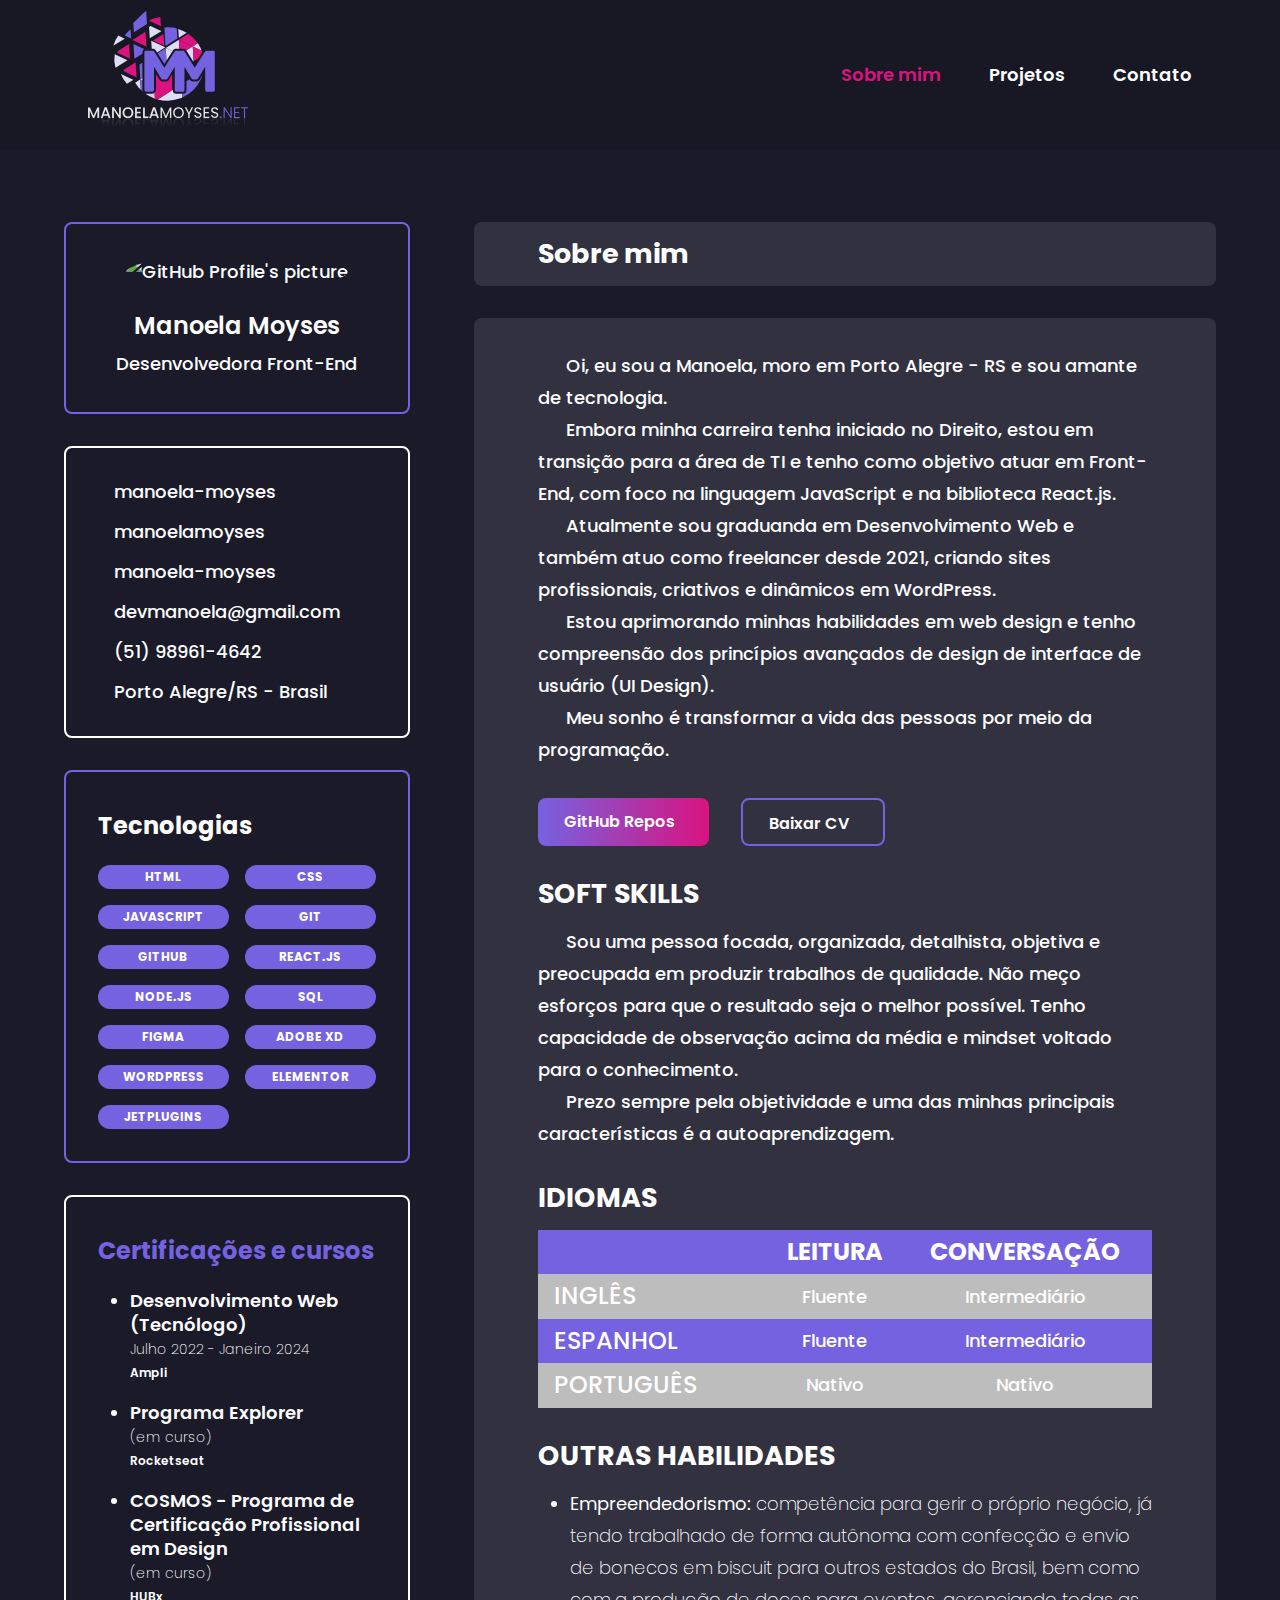
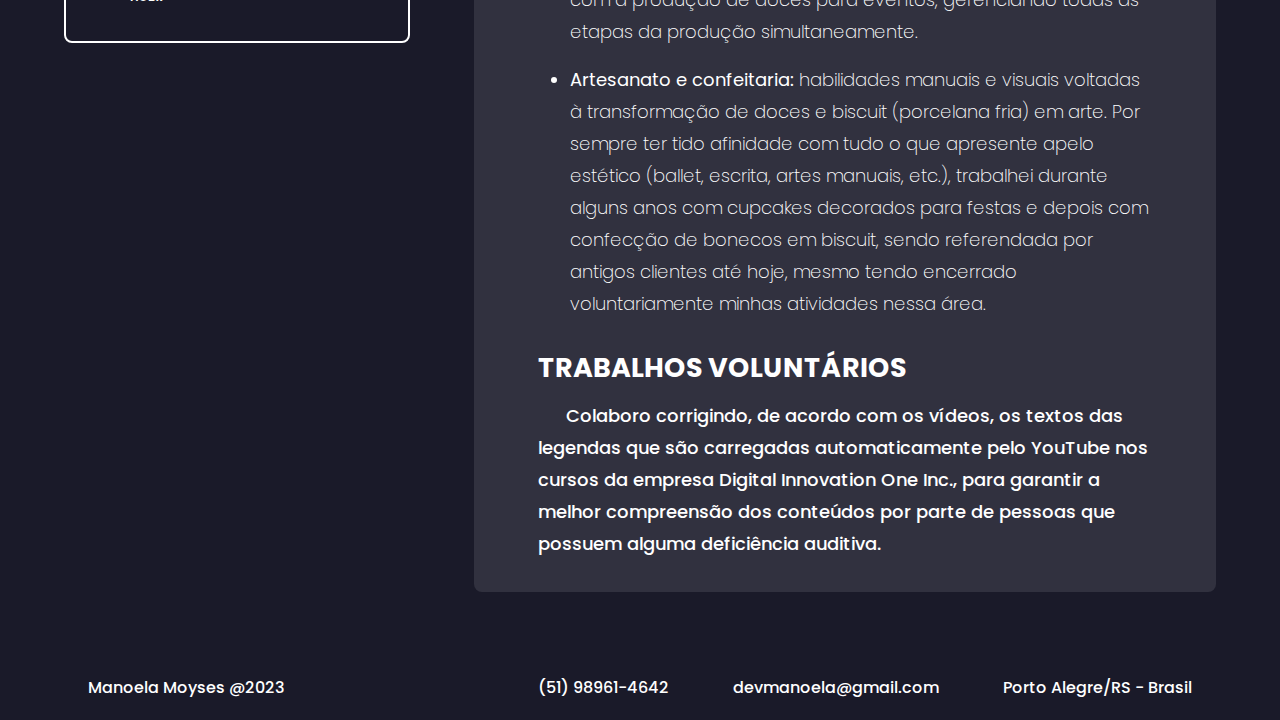
==== index.html @ 9dc02d43 "project updated" ====
<!DOCTYPE html>
<html lang="pt-br">

<head>
  <link rel="preconnect" href="https://fonts.googleapis.com">
  <link rel="preconnect" href="https://fonts.gstatic.com" crossorigin>

  <meta charset="UTF-8">
  <meta name="viewport" content="width=device-width, initial-scale=1.0">
  <title>Manoela Moyses | Desenvolvimento Web</title>

  <link rel="stylesheet" href="style.css">
  <link rel="shortcut icon" href="./assets/Icone.svg" type="image/svg-icon">
  <link href="https://fonts.googleapis.com/css2?family=Poppins:wght@200;500;600&display=swap" rel="stylesheet">
  <script src="https://unpkg.com/phosphor-icons"></script>
</head>

<body>
  <div class="container">
    <div class="menu-wrapper">
      <header id="header">
        <a href="https://manoelamoyses.vercel.app"><img id="logo" src="./assets/ManoelaM.svg" alt="Logo"></a>
        <nav id="nav">
          <button id="btn-mobile" aria-label="Abrir Menu" aria-haspopup="true" aria-controls="menu"
            aria-expanded="false"><span id="hamburguer"></span></button>
          <ul id="menu" role="menu">
            <li><a class="about-me" href="https://manoelamoyses.vercel.app">Sobre mim</a></li>
            <li><a class="proj" href="./pages/projects/">Projetos</a></li>
            <li><a class="contact-me" href="./pages/contact/">Contato</a></li>
          </ul>
        </nav>
      </header>
    </div>

    <main class="mobile-aside">
      <aside>
        <div class="profile-card">
          <div class="profile-container">
            <img src="https://github.com/manoela-moyses.png" target="_blank" alt="GitHub Profile's picture">
            <h1>Manoela Moyses</h1>
            <p>Desenvolvedora Front-End</p>
          </div>
        </div>

        <div class="social-card">
          <div class="social-container">
            <a href="https://github.com/manoela-moyses" target="_blank" class="social-item"><i
                class="ph-github-logo"></i>
              <span>manoela-moyses</span>
            </a>

            <a href="https://www.linkedin.com/in/manoelamoyses/" target="_blank" class="social-item"><i
                class="ph-linkedin-logo"></i>
              <span>manoelamoyses</span>
            </a>

            <a href="https://www.instagram.com/manoelamoyses/" target="_blank" class="social-item"><i
                class="ph-instagram-logo"></i>
              <span>manoela-moyses</span>
            </a>

            <a href="mailto:manoela.moyses0205@gmail.com" target="_blank" class="social-item"><i
                class="ph-envelope-simple"></i>
              <span>devmanoela@gmail.com</span>
            </a>

            <a href="https://api.whatsapp.com/send?phone=5551989614642&text=Ol%C3%A1!%20Acabei%20de%20ver%20o%20seu%20site."
              target="_blank" class="social-item"><i class="ph-whatsapp-logo"></i>
              <span>(51) 98961-4642</span>
            </a>

            <a href="" class="social-item pin"><i class="ph-map-pin-line"></i>
              <span class="social-location">Porto Alegre/RS - Brasil</span>
            </a>
          </div>
        </div>

        <div class="technologies-card">
          <h2>Tecnologias</h2>
          <ul>
            <li>
              <strong>HTML</strong>
            </li>
            <li>
              <strong>CSS</strong>
            </li>
            <li>
              <strong>JAVASCRIPT</strong>
            </li>
            <li>
              <strong>GIT</strong>
            </li>
            <li>
              <strong>GITHUB</strong>
            </li>
            <li>
              <strong>REACT.JS</strong>
            </li>
            <li>
              <strong>NODE.JS</strong>
            </li>
            <li>
              <strong>SQL</strong>
            </li>
            <li>
              <strong>FIGMA</strong>
            </li>
            <li>
              <strong>ADOBE XD</strong>
            </li>
            <li>
              <strong>WORDPRESS</strong>
            </li>
            <li>
              <strong>ELEMENTOR</strong>
            </li>
            <li>
              <strong>JETPLUGINS</strong>
            </li>
          </ul>
        </div>

        <div class="certifications-card">
          <h2>Certificações e cursos</h2>
          <ul>
            <li>
              <strong>Desenvolvimento Web (Tecnólogo)</strong>
              <p class="period">Julho 2022 - Janeiro 2024</p>
              <p class="institution">Ampli</p>
            </li>
            <li>
              <strong>Programa Explorer</strong>
              <p class="period">(em curso)</p>
              <p class="institution">Rocketseat</p>
            </li>
            <li>
              <strong>COSMOS - Programa de Certificação Profissional em Design</strong>
              <p class="period">(em curso)</p>
              <p class="institution">HUBx</p>
            </li>
          </ul>
        </div>
      </aside>

      <div class="main-content">
        <section class="about-me-section">
          <div id="about-me">
            <h2>Sobre mim</h2>
          </div>
          <div class="about-me-card">
            <p>Oi, eu sou a Manoela, moro em Porto Alegre - RS e sou amante de tecnologia.</p>
            <p>Embora minha carreira tenha iniciado no Direito, estou em transição para a área de TI e tenho como
              objetivo atuar em Front-End, com foco na linguagem JavaScript e na biblioteca React.js.</p>
            <p>Atualmente sou graduanda em Desenvolvimento Web e também atuo como freelancer desde 2021, criando sites
              profissionais, criativos e dinâmicos em WordPress.</p>
            <p>Estou aprimorando minhas habilidades em web design e tenho compreensão dos princípios avançados de design
              de interface de usuário (UI Design).</p>
            <p>Meu sonho é transformar a vida das pessoas por meio da programação.</p>

            <div class="buttons">
              <button class="btn-github">
                <a href="https://github.com/manoela-moyses?tab=repositories" target="_blank">
                  GitHub Repos
                  <i class="ph-github-logo"></i>
                </a>
              </button>
              <button class="btn-cv">
                <a href="./assets/CV-Manoela.pdf" download="CV-Manoela-Moyses.pdf">
                  Baixar CV
                  <i class="ph-caret-down"></i>
                </a>
              </button>
            </div>
            <h2 class="subtitle">SOFT SKILLS</h2>
            <p>Sou uma pessoa focada, organizada, detalhista, objetiva e preocupada em produzir trabalhos de qualidade.
              Não meço esforços para que o resultado seja o melhor possível. Tenho capacidade de observação acima da
              média e mindset voltado para o conhecimento.</p>
            <p>Prezo sempre pela objetividade e uma das minhas principais
              características é a autoaprendizagem.</p>
            <h2 class="subtitle">IDIOMAS</h2>
            <table>
              <thead>
                <th></th>
                <th>LEITURA</th>
                <th>CONVERSAÇÃO</th>
              </thead>
              <tbody>
                <tr>
                  <td>INGLÊS</td>
                  <td>Fluente</td>
                  <td>Intermediário</td>
                </tr>
                <tr>
                  <td>ESPANHOL</td>
                  <td>Fluente</td>
                  <td>Intermediário</td>
                </tr>
                <tr>
                  <td>PORTUGUÊS</td>
                  <td>Nativo</td>
                  <td>Nativo</td>
                </tr>
              </tbody>
            </table>
            <h2 class="subtitle">OUTRAS HABILIDADES</h2>
            <div class="other-skills">
              <ul>
                <li>
                  <p><strong>Empreendedorismo: </strong>competência para gerir o próprio negócio, já tendo trabalhado de
                    forma autônoma com confecção e envio de bonecos em biscuit para outros estados do Brasil, bem como
                    com
                    a
                    produção de doces para eventos, gerenciando todas as etapas da produção simultaneamente.
                  </p>
                </li>
                <li>
                  <p><strong>Artesanato e confeitaria: </strong>habilidades manuais e visuais voltadas à transformação
                    de
                    doces e biscuit (porcelana fria) em arte. Por sempre ter tido afinidade com tudo o que apresente
                    apelo
                    estético (ballet, escrita, artes manuais, etc.), trabalhei durante alguns anos com cupcakes
                    decorados
                    para festas e depois com confecção de bonecos em biscuit, sendo referendada por antigos clientes até
                    hoje, mesmo tendo encerrado voluntariamente minhas atividades nessa área.
                  </p>
                </li>
              </ul>
            </div>
            <h2 class="subtitle">TRABALHOS VOLUNTÁRIOS</h2>
            <p>Colaboro corrigindo, de acordo com os vídeos, os textos das legendas que são carregadas automaticamente
              pelo YouTube nos cursos da empresa Digital Innovation One Inc., para garantir a melhor compreensão dos
              conteúdos por parte de pessoas que possuem alguma deficiência auditiva.
            </p>
          </div>
        </section>
      </div>
    </main>

    <footer>
      <div class="main-footer">
        <div class="name">
          <p class="name-mobile1">Manoela Moyses @2023</p>
          <p class="name-mobile2 hide">Criado com 💜 por Manoela Moyses<br>2023</p>
          <div class="footer-icons">
            <a href="https://github.com/manoela-moyses" target="_blank">
              <i class="ph-github-logo"></i>
            </a>

            <a href="https://www.linkedin.com/in/manoelamoyses/" target="_blank">
              <i class="ph-linkedin-logo"></i>
            </a>

            <a href="https://www.instagram.com/manoelamoyses/" target="_blank">
              <i class="ph-instagram-logo"></i>
            </a>
          </div>
        </div>

        <div class="footer-info">
          <a href="https://api.whatsapp.com/send?phone=5551989614642&text=Ol%C3%A1!%20Acabei%20de%20ver%20o%20seu%20site."
            target="_blank"><i class="ph-whatsapp-logo"></i>
            <span>(51) 98961-4642</span>
          </a>

          <a href="mailto:manoela.moyses0205@gmail.com"><i class="ph-envelope-simple"></i>
            <span>devmanoela@gmail.com</span>
          </a>

          <div class="pin-footer">
            <i class="ph-map-pin-line"></i>
            <p>Porto Alegre/RS - Brasil</p>
          </div>
        </div>
      </div>
    </footer>
  </div>
  <script src="main.js"></script>
</body>

</html>
---- style.css ----
* {
  margin: 0;
  padding: 0;
  box-sizing: border-box;
}

:root {
  font-size: 62.5%;
}

body {
  font-size: 1.8rem;
}

.hide {
  display: none;
}

.sr-only {
  position: absolute;
  width: 1px;
  height: 1px;
  padding: 0;
  margin: -1px;
  overflow: hidden;
  clip: rect(0, 0, 0, 0);
  border-width: 0;
  white-space: nowrap;
}

.container {
  min-height: 100vh;
  background-color: #1a1a29;
  font-family: "Poppins", sans-serif;
  font-weight: 500;
  line-height: 3.2rem;
  color: white;
  display: flex;
  flex-direction: column;
  position: relative;
}

/**************************************************************/
/* HEADER */

#header a {
  text-decoration: none;
}

#logo {
  max-width: 16rem;
}

#header {
  height: 15rem;
  display: flex;
  width: 100%;
  align-items: center;
  padding: 1.6rem 8.8rem;
  justify-content: space-between;
  background-color: #181824;
  position: fixed;
  top: 0;
  left: 0;
  z-index: 999;
  animation: topdown 1s 0.5s backwards;
}

#menu {
  display: flex;
  list-style: none;
  gap: 4.8rem;
}

#menu a {
  display: block;
  color: white;
  font-weight: 600;
}

#menu a:hover,
#menu a:focus {
  color: #da1381;
}

#btn-mobile {
  display: none;
  border: none;
  background-color: transparent;
  font-size: 3.2rem;
  color: white;
  cursor: pointer;
}

#hamburguer {
  border-top: 0.2rem solid;
  width: 3.2rem;
  display: block;
}

#hamburguer::after,
#hamburguer::before {
  content: "";
  display: block;
  width: 3.2rem;
  height: 0.2rem;
  background-color: currentColor;
  margin-top: 0.8rem;
  transition: 0.3s;
  position: relative;
}

#nav.toggle-menu #hamburguer {
  border-top-color: transparent;
}

#nav.toggle-menu #hamburguer::before {
  transform: rotate(135deg);
}

#nav.toggle-menu #hamburguer::after {
  transform: rotate(-135deg);
  top: -1rem;
}

/**************************************************************/
/* ASIDE-BAR - GENERAL SETTINGS */

main {
  margin-top: 4rem;
  flex: 1 0 auto;
  padding: 0 6.4rem;
  display: flex;
  gap: 6.4rem;
  justify-content: center;
  align-content: center;
}

aside,
.main-content {
  margin-top: 18.2rem;
  margin-bottom: 6.4rem;
}

aside {
  max-width: 30%;
  width: 39.6rem;
  position: relative;
  animation: leftright 1s 0.5s backwards;
}

/* PROFILE */

.profile-card {
  text-align: center;
  padding: 3.2rem;
  border: 2px solid #7562e0;
  border-radius: 0.8rem;
  margin-bottom: 3.2rem;
}

.profile-card img {
  width: 12.8rem;
  border-radius: 50%;
  margin-bottom: 1.6rem;
}

.profile-card h1 {
  font-size: 2.4rem;
  line-height: 4.44rem;
  font-weight: 600;
}

/* SOCIAL */

.social-card {
  padding: 3.2rem;
  border: 2px solid white;
  border-radius: 0.8rem;
  margin-bottom: 3.2rem;
}

.social-container {
  display: flex;
  flex-direction: column;
  gap: 1.6rem;
  word-break: break-word;
}

.social-item {
  color: white;
  text-decoration: none;
  display: flex;
  gap: 1.6rem;
  line-height: 2.4rem;
}

.social-card a i {
  font-size: 3.2rem;
  color: #7562e0;
  transition: all 0.4s ease-in-out;
}

.social-card a i:hover {
  transform: scale(0.8);
  color: #da1381;
}

.pin {
  cursor: default;
}

/* TECHNOLOGIES */

.technologies-card {
  border: 2px solid #7562e0;
  padding: 3.2rem;
  border-radius: 0.8rem;
  margin-bottom: 3.2rem;
}

.technologies-card h2,
.certifications-card h2 {
  font-size: 2.4rem;
  line-height: 4.44rem;
  margin-bottom: 1.6rem;
}

.technologies-card ul {
  list-style: none;
  display: grid;
  grid-template-columns: repeat(auto-fit, minmax(9rem, 3fr));
  gap: 1.6rem;
}

.technologies-card ul li {
  background-color: #7562e0;
  border-radius: 3rem;
  height: 2.4rem;
  padding: 0.6rem 1.2rem;
  display: flex;
  align-items: center;
  justify-content: center;
  font-size: 1.2rem;
}

/* CERTIFICATIONS*/

.certifications-card {
  border: 2px solid white;
  border-radius: 0.8rem;
  padding: 3.2rem;
}

.certifications-card h2 {
  color: #7562e0;
}

.certifications-card ul {
  padding-left: 3.2rem;
}

.certifications-card ul li {
  padding-bottom: 1.6rem;
  line-height: 2.4rem;
}

.certifications-card ul li:nth-last-child(1) {
  padding-bottom: 0;
}

.certifications-card strong {
  font-weight: 600;
}

.certifications-card .period {
  font-weight: 200;
  font-size: 1.4rem;
}

.certifications-card .institution {
  font-weight: 600;
  font-size: 1.2rem;
}

/**************************************************************/
/* MAIN-CONTENT */

.main-content {
  max-width: 70%;
  width: 80.4rem;
  position: relative;
  animation: rightleft 1s 0.5s backwards;
}

/**************************************************************/
/* ABOUT-ME */

#about-me,
#main-projects,
#contact {
  margin-bottom: 3.2rem;
  background-color: #31313f;
  padding: 1.6rem 6.4rem;
  border-radius: 0.8rem;
}

.about-me-card {
  background-color: #31313f;
  padding: 3.2rem 6.4rem;
  border-radius: 0.8rem;
}

.about-me-card p {
  text-indent: 1.6em;
}

.about-me-card p:nth-child(5) {
  margin-bottom: 3.2rem;
}

.subtitle {
  margin-top: 3.2rem;
}

.other-skills p {
  text-indent: 0;
}

.buttons {
  display: flex;
  align-items: center;
  gap: 3.2rem;
}

.btn-github,
.btn-cv {
  height: 4.8rem;
  padding: 1.2rem 2.6rem;
  border-radius: 0.8rem;
  transition: all 0.4s ease-in-out;
}

.btn-github:hover,
.btn-cv:hover {
  transform: scale(0.9);
}

.btn-github {
  background: linear-gradient(270deg, #da1381 0%, #7562e0 100%);
  border: none;
}

.btn-cv {
  background-color: transparent;
  border: 2px solid #7562e0;
}

.btn-github a,
.btn-cv a {
  text-decoration: none;
  font-family: "Poppins", sans-serif;
  color: white;
  font-weight: 600;
  font-size: 1.6rem;
  line-height: 2.4rem;
  display: flex;
  align-items: center;
  gap: 0.8rem;
}

.btn-github a i,
.btn-cv a i {
  font-size: 2rem;
}

.subtitle {
  margin-bottom: 1.6rem;
}

.subtitle h2 {
  font-size: 2.4rem;
  line-height: 4.44rem;
}

table {
  width: 100%;
  border-collapse: collapse;
  background-color: #7562e0;
  overflow-x: auto;
}

table thead {
  text-align: center;
  font-size: 2.4rem;
  line-height: 4.44rem;
}

table th {
  background-color: #7562e0;
}

table tr {
  height: 4rem;
}

table td:nth-child(1) {
  font-size: 2.4rem;
  line-height: 4.44rem;
  padding: 0 1.6rem;
}

table td:nth-child(2),
table td:nth-child(3) {
  text-align: center;
}

table tr:nth-child(odd) {
  background-color: #bdbdbd;
}

.other-skills ul {
  padding-left: 3.2rem;
}

.other-skills ul li p {
  font-weight: 200;
}

.other-skills ul li:nth-child(1) {
  margin-bottom: 1.6rem;
}

/**************************************************************/
/* PROJECTS */

.main-section {
  display: grid;
  grid-template-columns: 1fr;
}

.secondary-buttons {
  margin-top: 1.6rem;
}

.button-value {
  border: 2px solid #7562e0;
  padding: 1.2rem 2.2rem;
  height: 4.8rem;
  border-radius: 0.8rem;
  background-color: transparent;
  font-family: "Poppins", sans-serif;
  font-weight: 600;
  color: white;
  cursor: pointer;
  margin-right: 3.2rem;
}

.button-value:nth-last-child(1) {
  margin-right: 0;
}

.button-value:focus,
.active {
  background-color: #7562e0;
  color: white;
}

#projects {
  display: grid;
  grid-template-columns: repeat(2, 1fr);
  margin-top: 3.2rem;
  gap: 3.2rem;
}

.card {
  background-color: #31313f;
  border-radius: 0.8rem;
  width: 100%;
  max-width: 38.6rem;
  padding: 3.2rem;
}

.image-container img {
  width: 100%;
  object-fit: cover;
  max-height: 17.3rem;
  outline: 2px solid #7562e0;
  border-radius: 0.8rem;
  margin-bottom: 1.6rem;
}

.container-proj {
  text-align: start;
}

.container-proj h3 {
  font-size: 2.4rem;
  line-height: 4.44rem;
  color: #7562e0;
}

.container-proj span {
  font-weight: 200;
  font-size: 1.4rem;
}

.btn-container {
  display: flex;
  align-items: center;
  gap: 3.2rem;
  margin-top: 5.1rem;
}

.btn1,
.btn2 {
  height: 4.3rem;
  padding: 1.2rem 2.2rem;
  border-radius: 0.8rem;
  text-decoration: none;
  display: flex;
  align-items: center;
  color: white;
  font-size: 1.6rem;
  font-weight: 600;
}

.btn1 {
  background-color: #7562e0;
  border: none;
  transition: all 0.4s ease-in-out;
}

.btn2 {
  background-color: transparent;
  border: 2px solid #7562e0;
  transition: all 0.4s ease-in-out;
}

.btn1:hover,
.btn2:hover {
  transform: scale(0.9);
}

/**************************************************************/
/* CONTACT */

.contact-card h2 {
  font-size: 2.4rem;
  line-height: 4.44rem;
}

#form-name,
#form-email,
#message {
  font-family: "Poppins", sans-serif;
  font-size: 1.6rem;
  line-height: 2.4rem;
  color: white;
  background-color: #31313f;
  border: none;
  border-radius: 0.8rem;
  height: 4rem;
  padding: 0.8rem 3.2rem;
  width: 100%;
}

#form-name {
  margin-top: 3.2rem;
}

#form-name,
#form-email,
#message {
  margin-bottom: 1.6rem;
}

#form-name:focus,
#forma-email:focus,
#message:focus {
  outline: 2px solid #da1381;
}

#message {
  height: 38.4rem;
}

input.button {
  height: 4.8rem;
  font-family: "Poppins", sans-serif;
  font-size: 1.6rem;
  line-height: 2.4rem;
  font-weight: 600;
  color: white;
  padding: 1.2rem 7rem;
  border-radius: 0.8rem;
  border: none;
  transition: all 0.4s ease-in-out;
}

input.button:hover {
  transform: scale(0.9);
}

input.button.gradient {
  background: -webkit-linear-gradient(left, #7562e0 0%, #da1381 100%);
  cursor: pointer;
}

/**************************************************************/
/* SUCCESS & 404 ERROR */

.success-section,
.error-section {
  display: flex;
  padding: 3.2rem;
  height: 100vh;
  justify-content: center;
  align-items: center;
  animation: fadein 1s 0.5s backwards;
  max-width: 51.8rem;
  margin: 0 auto;
}

.container-success,
.container-error {
  background-color: white;
  color: #7562e0;
  text-align: center;
  border-radius: 0.8rem;
}

.success,
.error,
.send-email,
.error-message {
  display: flex;
  flex-direction: column;
  align-items: center;
  padding: 3.2rem;
}

.success,
.error {
  background-color: #7562e0;
  border-radius: 0.8rem 0.8rem 0 0;
}

.error {
  background-color: #da1381;
}

.send-email,
.error-message {
  border-radius: 0 0 0.8rem 0.8rem;
}

.success i,
.error i {
  font-size: 12.5rem;
  color: white;
  padding-bottom: 1.6rem;
}

.success p,
.error p {
  font-size: 3.2rem;
  font-weight: 600;
  color: white;
}

.send-email p,
.error-message p {
  font-size: 2.4rem;
  line-height: 3.6rem;
  font-weight: 600;
  margin-bottom: 3.2rem;
}

.error-message p {
  color: #da1381;
}

.send-email button,
.error-message button {
  padding: 1.2rem 6.4rem;
  border: none;
  height: 5.3rem;
  border-radius: 0.8rem;
  background: linear-gradient(270deg, #da1381 0%, #7562e0 100%);
  transition: all 0.4s ease-in-out;
}

.send-email a,
.error-message a {
  text-decoration: none;
  color: white;
  font-family: "Poppins", sans-serif;
  font-weight: 600;
  font-size: 2.4rem;
}

.send-email button:hover,
.error-message button:hover {
  transform: scale(0.9);
}

@media (max-width: 425px) {
  .success p,
  .error p {
    font-size: 2.4rem;
  }

  .success i,
  .error i {
    font-size: 10rem;
  }

  .send-email p,
  .error-message p {
    font-size: 1.6rem;
    line-height: 3rem;
    margin-bottom: 1.6rem;
  }

  .send-email a,
  .error-message a {
    font-size: 1.8rem;
  }
}

@media (max-width: 320px) {
  .success p,
  .error p {
    font-size: 2rem;
  }

  .send-email,
  .error-message {
    padding: 3.2rem 1.8rem;
  }

  .send-email p,
  .error-message p {
    font-size: 1.4rem;
    line-height: 2.4rem;
  }

  .send-email button,
  .error-message button {
    padding: 1.2rem 3.2rem;
    height: 4rem;
    display: flex;
    align-items: center;
  }
}

/**************************************************************/
/* FOOTER */

footer {
  flex-basis: 100%; /*same width, in flexbox*/
  display: flex;
  justify-content: center;
}

.main-footer {
  width: 100%;
  display: flex;
  gap: 4.8rem;
  justify-content: space-between;
  padding: 1.6rem 8.8rem;
  font-size: 1.6rem;
}

.footer-icons a,
.footer-info a,
.pin-footer a {
  text-decoration: none;
  color: white;
}

.pin-footer {
  cursor: default;
  display: flex;
  align-items: center;
  gap: 1.6rem;
}

.footer-icons a i,
.footer-info a i,
.pin-footer i {
  font-size: 3rem;
  color: #7562e0;
  transition: all 0.4s ease-in-out;
}

.footer-icons a i:hover,
.footer-info a i:hover,
.pin-footer i:hover {
  color: #da1381;
  transform: scale(0.8);
}

.footer-info {
  display: flex;
  align-items: flex-start;
  justify-content: center;
  gap: 4.8rem;
}

.footer-info a {
  display: flex;
  align-items: center;
  gap: 1.6rem;
}

/**************************************************************/
/* ENTRANCE ANIMATIONS */

@keyframes topdown {
  0% {
    opacity: 0;
    transform: translateY(-10.6rem);
  }

  100% {
    opacity: 1;
    transform: translateY(0);
  }
}

@keyframes leftright {
  0% {
    opacity: 0;
    transform: translateX(-10.6rem);
  }

  100% {
    opacity: 1;
    transform: translateX(0);
  }
}

@keyframes rightleft {
  0% {
    opacity: 0;
    transform: translateX(10.6rem);
  }

  100% {
    opacity: 1;
    transform: translateX(0);
  }
}

@keyframes fadein {
  0% {
    opacity: 0;
    transform: scale(0);
  }

  100% {
    opacity: 1;
    transform: scale(1);
  }
}

/**************************************************************/
/* MEDIA-QUERIES */

@media (max-width: 1276px) {
  .footer-info {
    flex-direction: column;
    gap: 0;
    align-items: flex-end;
  }

  .card h3 {
    font-size: 1.8rem;
    line-height: 3.2rem;
  }

  .card p {
    font-size: 1.4rem;
    line-height: 2.4rem;
  }
}

@media (max-width: 1174px) {
  .profile-card,
  .social-card,
  .technologies-card,
  .certifications-card {
    padding: 1.8rem;
  }

  .profile-container h1 {
    font-size: 2.2rem;
  }

  .profile-container p {
    font-size: 1.4rem;
  }

  .social-item {
    font-size: 1.6rem;
  }

  .technologies-card h2,
  .certifications-card h2 {
    font-size: 1.8rem;
  }

  .contact-card h2 {
    font-size: 1.8rem;
    line-height: 3.2rem;
  }

  .button-value {
    margin-right: 1.6rem;
    font-size: 1.2rem;
  }
}

@media (max-width: 1024px) {
  main {
    padding: 0 3.2rem;
    gap: 3.2rem;
  }

  .profile-container p,
  .certifications-card ul li strong,
  .social-container span {
    font-size: 1.4rem;
  }

  .profile-container h1 {
    font-size: 2.2rem;
  }

  .certifications-card ul {
    padding-left: 0.9rem;
  }

  .about-me-card p,
  table td:nth-child(2),
  table td:nth-child(3) {
    font-size: 1.6rem;
  }

  .subtitle,
  table thead th,
  table td:nth-child(1) {
    font-size: 1.8rem;
  }

  .buttons {
    justify-content: center;
  }

  .about-me-card,
  .projects-card {
    padding: 3.2rem;
  }

  .contact-card h2 {
    margin-top: 3.2rem;
  }

  .other-skills ul {
    padding-left: 1.8rem;
  }

  #contact {
    margin-bottom: 0;
  }
}

@media (max-width: 916px) {
  .button-value {
    padding: 0.6rem 1.2rem;
    margin-right: 1.2rem;
  }

  .card {
    padding: 1.8rem;
  }

  .container-proj h3 {
    font-size: 1.6rem;
  }

  .container-proj p {
    font-size: 1.2rem;
  }
}

@media (max-width: 838px) {
  .profile-container h1 {
    font-size: 1.8rem;
  }

  .profile-container p,
  .social-card span,
  .certifications-card ul li strong {
    font-size: 1.2rem;
  }

  .contact-card h2 {
    font-size: 1.6rem;
  }
}

@media (max-width: 768px) {
  #header {
    padding: 1.6rem 3.2rem;
    font-size: 1.6rem;
  }

  #logo {
    max-width: 5.5rem;
  }

  #menu {
    gap: 3.2rem;
  }

  main {
    flex-wrap: wrap;
    flex: 0;
  }
  
  .mobile-aside {
    margin-top: 18.2rem;
  }

  .responsive {
    display: none;
  }

  aside,
  .main-content {
    margin-top: 0;
    margin-bottom: 0;
  }

  aside,
  .main-content {
    min-width: 100%;
  }

  .profile-card,
  .social-card,
  .technologies-card,
  .certifications-card {
    padding: 3.2rem;
  }

  .profile-container h1 {
    font-size: 2.4rem;
  }

  .buttons {
    justify-content: flex-start;
  }

  .technologies-card h2,
  .certifications-card h2 {
    font-size: 2.4rem;
  }

  .certifications-card ul {
    padding-left: 3.2rem;
  }

  .profile-container p,
  .certifications-card ul li strong,
  .social-container span {
    font-size: 1.8rem;
  }

  .about-me-card p,
  table td:nth-child(2),
  table td:nth-child(3) {
    font-size: 1.8rem;
  }

  .subtitle,
  table thead th,
  table td:nth-child(1) {
    font-size: 2.4rem;
  }

  .contact-card h2 {
    font-size: 2.4rem;
    line-height: 4.44rem;
  }

  .button-value {
    margin-right: 3.2rem;
    padding: 1.2rem 2.2rem;
  }

  .button-value p,
  .container-proj p {
    font-size: 1.8rem;
  }

  .card {
    padding: 3.2rem;
  }

  .container-proj h3 {
    font-size: 2.4rem;
    line-height: 4.44rem;
  }

  .main-footer {
    flex-direction: column-reverse;
    padding: 3.2rem;
  }

  .footer-info {
    align-items: flex-start;
    gap: 1.2rem;
  }

  .main-footer .name {
    display: flex;
    flex-direction: column-reverse;
    align-items: center;
  }

  .footer-info a,
  .pin-footer {
    gap: 0.8rem;
  }

  .footer-info a i,
  .pin-footer i {
    font-size: 1.8rem;
  }
}

@media (max-width: 710px) {
  .contact-card h2 {
    font-size: 1.8rem;
    line-height: 3.2rem;
  }

  .button-value {
    margin-right: 1.8rem;
  }

  .card {
    padding: 1.8rem;
  }

  .container-proj h3 {
    font-size: 1.8rem;
  }

  .container-proj p {
    font-size: 1.4rem;
    line-height: 3.2rem;
  }
}

@media (max-width: 650px) {
  #projects {
    grid-template-columns: 1fr;
  }

  .card {
    max-width: 80.4rem;
    padding: 3.2rem;
  }

  .container-proj h3 {
    font-size: 2.4rem;
    line-height: 4.44rem;
  }

  .container-proj p {
    font-size: 1.8rem;
  }
}

@media (max-width: 610px) {
  .buttons {
    flex-direction: column;
    align-items: flex-start;
    gap: 1.6rem;
  }

  .buttons a {
    font-size: 1.8rem;
  }

  .button-value {
    display: flex;
    margin-bottom: 0.8rem;
  }

  .button-value:nth-last-child(1) {
    margin-bottom: 3.2rem;
  }
}

@media (max-width: 590px) {
  .about-me-card,
  .projects-card {
    padding: 1.8rem;
  }

  .about-me-card p,
  table td:nth-child(1) {
    font-size: 1.6rem;
  }

  table td:nth-child(2),
  table td:nth-child(3) {
    font-size: 1.4rem;
  }

  .subtitle,
  table thead th {
    font-size: 1.8rem;
  }

  .buttons {
    justify-content: center;
  }

  .buttons a {
    font-size: 1.2rem;
  }

  table thead th,
  table td:nth-child(1),
  table td:nth-child(2),
  table td:nth-child(3) {
    font-size: 1.2rem;
  }

  .contact-card h2 {
    font-size: 1.6rem;
    line-height: 2.4rem;
    padding-top: 3.2rem;
    margin-top: 0;
  }
}

@media (max-width: 425px) {
  main {
    padding: 0 1.8rem;
  }

  #btn-mobile {
    display: flex;
  }

  #menu {
    display: block;
    visibility: hidden;
    overflow-y: hidden;
    position: absolute;
    width: 100%;
    top: 12rem;
    right: 0;
    background-color: #181824;
    transition: 0.6s;
    z-index: 1000;
    height: 0;
  }

  #menu a {
    padding: 1rem 0;
    margin: 0 1rem;
    border-bottom: 0.2rem solid rgba(255, 255, 255, 0.05);
  }

  #nav.toggle-menu #menu {
    height: calc(35vh - 12rem);
    visibility: visible;
  }

  .main-footer {
    padding: 3.2rem 1.8rem;
  }

  .name-mobile1 {
    display: none;
  }

  .name-mobile2 {
    display: block;
    text-align: center;
  }

  .contact-card input.button {
    padding: 1.2rem 6.4rem;
  }
}

@media (max-width: 375px) {
  .pin-footer p {
    line-height: 2.4rem;
  }

  .profile-card p,
  .social-item span,
  .certifications-card ul li strong {
    font-size: 1.4rem;
  }

  .technologies-card h2,
  .certifications-card h2 {
    font-size: 1.8rem;
  }

  .container-proj h3 {
    font-size: 2rem;
  }

  .container-proj p {
    font-size: 1.6rem;
  }
}

@media (max-width: 350px) {
  .profile-card,
  .social-card,
  .technologies-card,
  .certifications-card {
    padding: 1.8rem;
  }

  .profile-container h1 {
    font-size: 2.2rem;
  }

  .certifications-card ul {
    padding-left: 1.8rem;
  }

  #about-me,
  #main-projects,
  #contact {
    padding-left: 3.2rem;
  }

  #about-me h2,
  #projects h2,
  #contact h2 {
    font-size: 2.2rem;
  }

  .buttons {
    align-items: center;
  }

  table td:nth-child(1) {
    padding: 0;
  }

  .container-button {
    display: flex;
    flex-direction: column;
  }

  .card {
    padding: 1.8rem;
  }
}
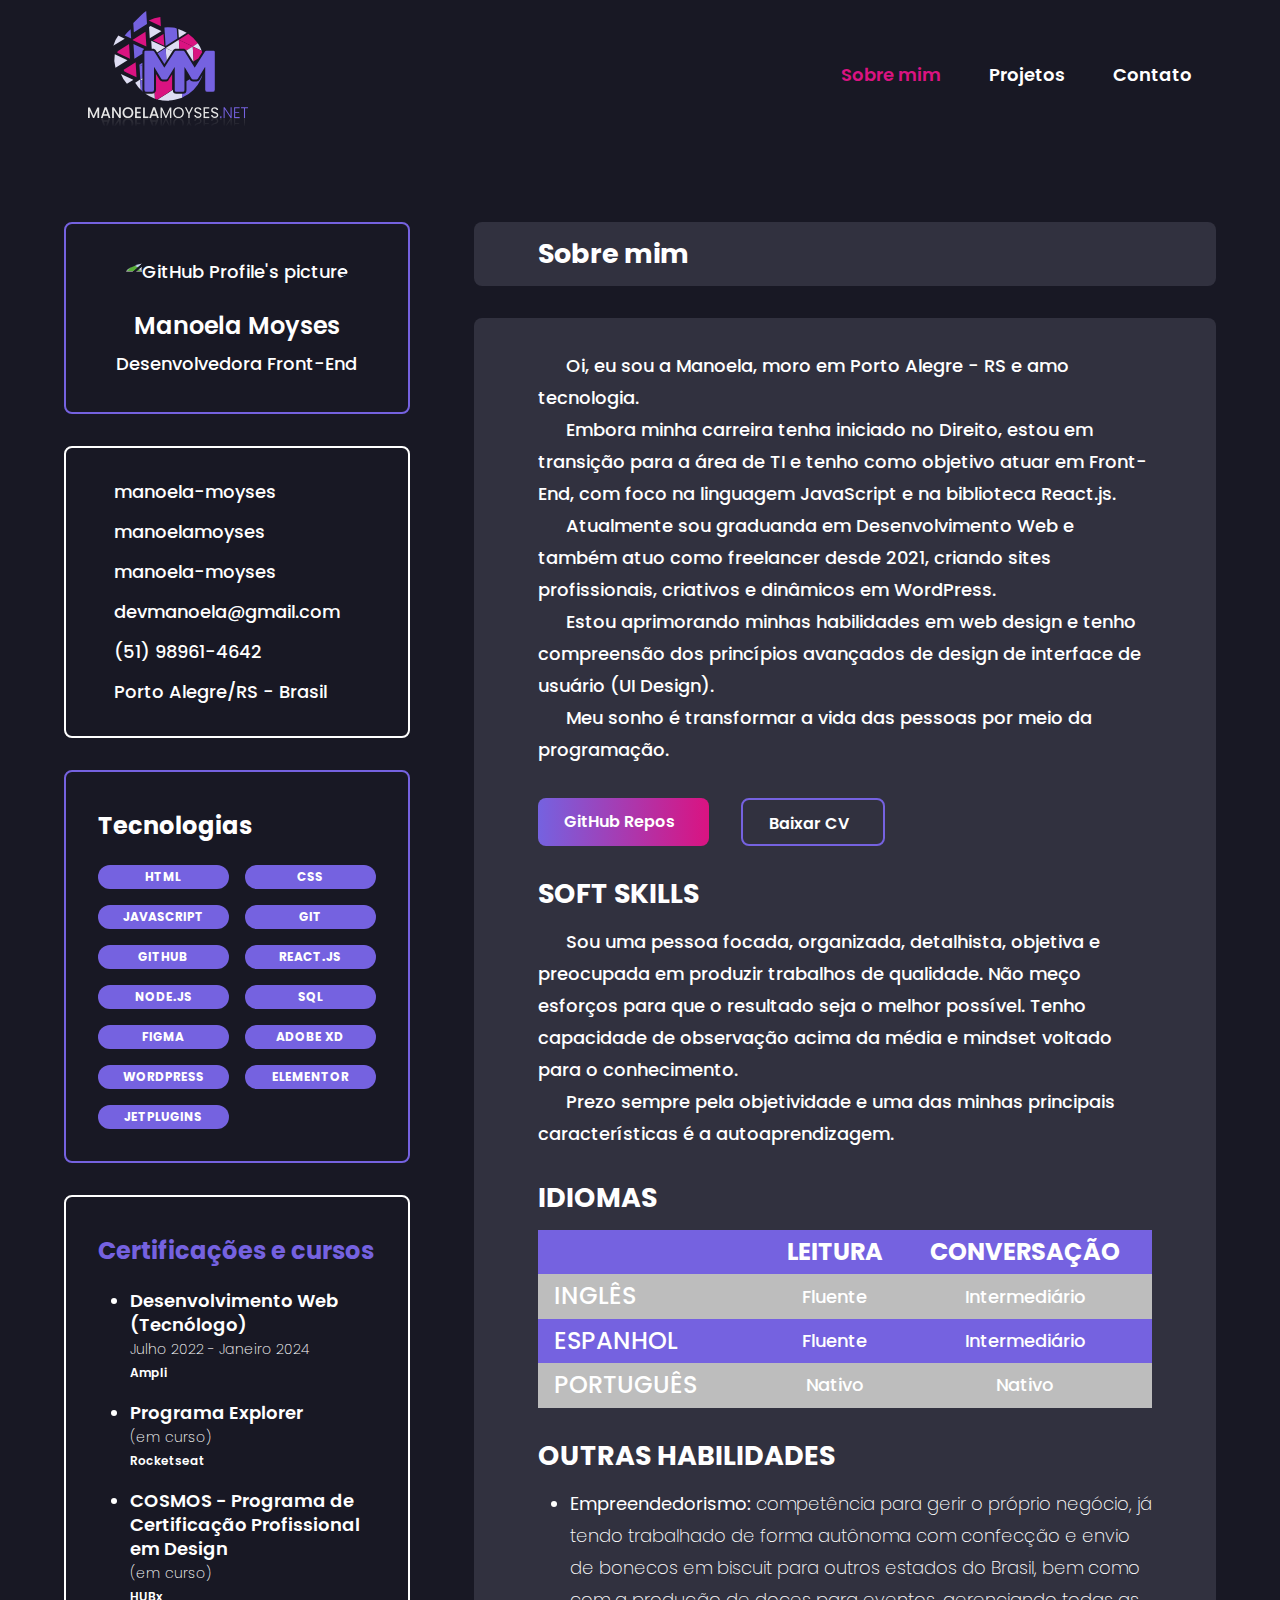
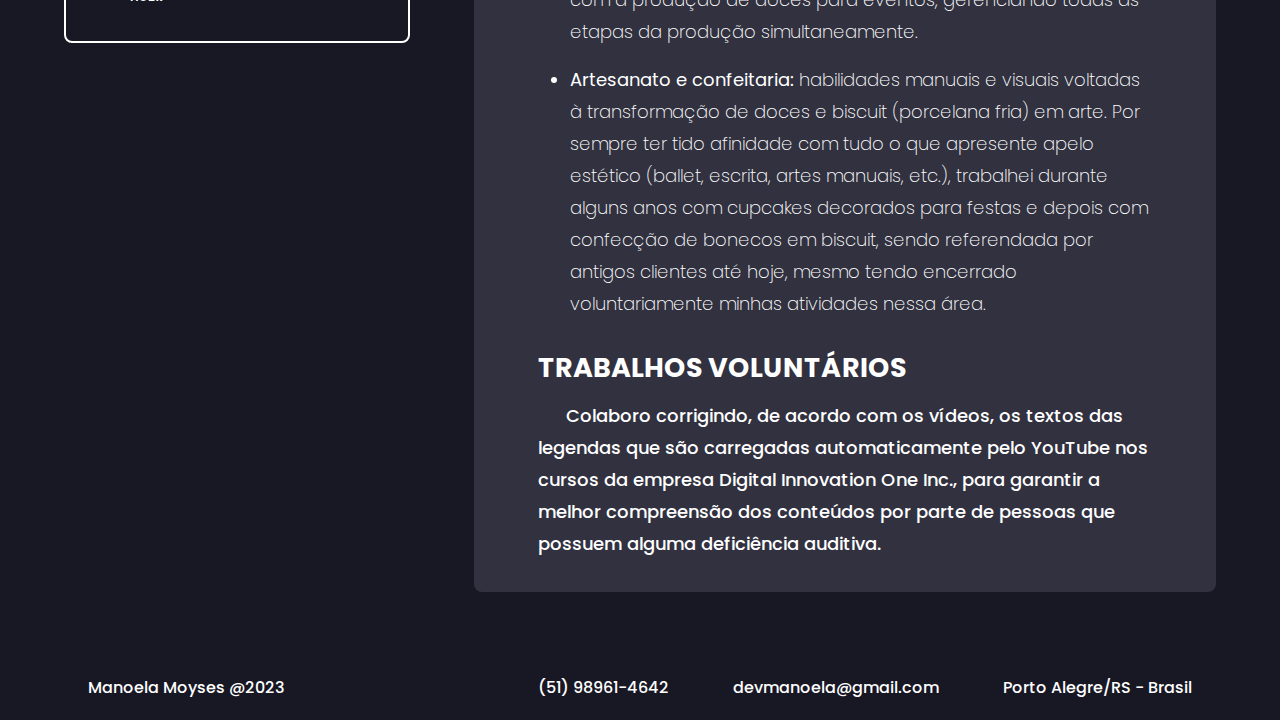
==== commit 8abbe2c9: "latest updates" ====
--- a/index.html
+++ b/index.html
@@ -148,7 +148,7 @@
             <h2>Sobre mim</h2>
           </div>
           <div class="about-me-card">
-            <p>Oi, eu sou a Manoela, moro em Porto Alegre - RS e sou amante de tecnologia.</p>
+            <p>Oi, eu sou a Manoela, moro em Porto Alegre - RS e amo tecnologia.</p>
             <p>Embora minha carreira tenha iniciado no Direito, estou em transição para a área de TI e tenho como
               objetivo atuar em Front-End, com foco na linguagem JavaScript e na biblioteca React.js.</p>
             <p>Atualmente sou graduanda em Desenvolvimento Web e também atuo como freelancer desde 2021, criando sites
--- a/style.css
+++ b/style.css
@@ -10,6 +10,7 @@
 
 body {
   font-size: 1.8rem;
+  background-color: #181824;
 }
 
 .hide {
@@ -30,7 +31,6 @@
 
 .container {
   min-height: 100vh;
-  background-color: #1a1a29;
   font-family: "Poppins", sans-serif;
   font-weight: 500;
   line-height: 3.2rem;
@@ -468,9 +468,10 @@
 
 #projects {
   display: grid;
-  grid-template-columns: repeat(2, 1fr);
+  grid-template-columns: repeat(auto-fit, minmax(25rem, 2fr));
   margin-top: 3.2rem;
   gap: 3.2rem;
+  justify-items: center;
 }
 
 .card {
@@ -485,8 +486,9 @@
   width: 100%;
   object-fit: cover;
   max-height: 17.3rem;
-  outline: 2px solid #7562e0;
-  border-radius: 0.8rem;
+  border: 2px solid #7562e0;
+  border-radius: 0.8rem;
+  border-collapse: separate;
   margin-bottom: 1.6rem;
 }
 
@@ -875,15 +877,14 @@
     gap: 0;
     align-items: flex-end;
   }
-
-  .card h3 {
-    font-size: 1.8rem;
-    line-height: 3.2rem;
-  }
-
-  .card p {
-    font-size: 1.4rem;
-    line-height: 2.4rem;
+}
+
+@media (max-width: 1128px) and (min-width: 869px) {
+  .btn-container {
+    flex-direction: column;
+    align-items: flex-start;
+    gap: 1.8rem;
+    margin-top: 3.2rem;
   }
 }
 
@@ -923,6 +924,12 @@
   }
 }
 
+@media (max-width: 1060px) and (min-width: 1025px) {
+  .card p {
+    font-size: 1.6rem;
+  }
+}
+
 @media (max-width: 1024px) {
   main {
     padding: 0 3.2rem;
@@ -977,23 +984,17 @@
   }
 }
 
+@media (max-width: 951px) and (min-width: 870px) {
+  .card p {
+    font-size: 1.5rem;
+  }
+}
+
 @media (max-width: 916px) {
   .button-value {
     padding: 0.6rem 1.2rem;
     margin-right: 1.2rem;
   }
-
-  .card {
-    padding: 1.8rem;
-  }
-
-  .container-proj h3 {
-    font-size: 1.6rem;
-  }
-
-  .container-proj p {
-    font-size: 1.2rem;
-  }
 }
 
 @media (max-width: 838px) {
@@ -1030,7 +1031,7 @@
     flex-wrap: wrap;
     flex: 0;
   }
-  
+
   .mobile-aside {
     margin-top: 18.2rem;
   }
@@ -1143,6 +1144,15 @@
   }
 }
 
+@media (max-width: 700px) and (min-width: 650px) {
+  .btn-container {
+    flex-direction: column;
+    align-items: flex-start;
+    gap: 1.8rem;
+    margin-top: 3.2rem;
+  }
+}
+
 @media (max-width: 710px) {
   .contact-card h2 {
     font-size: 1.8rem;
@@ -1151,19 +1161,6 @@
 
   .button-value {
     margin-right: 1.8rem;
-  }
-
-  .card {
-    padding: 1.8rem;
-  }
-
-  .container-proj h3 {
-    font-size: 1.8rem;
-  }
-
-  .container-proj p {
-    font-size: 1.4rem;
-    line-height: 3.2rem;
   }
 }
 
@@ -1196,6 +1193,12 @@
 
   .buttons a {
     font-size: 1.8rem;
+    width: 15.5rem;
+  }
+
+  .btn-github a,
+  .btn-cv a {
+    justify-content: center;
   }
 
   .button-value {
@@ -1229,12 +1232,8 @@
     font-size: 1.8rem;
   }
 
-  .buttons {
-    justify-content: center;
-  }
-
   .buttons a {
-    font-size: 1.2rem;
+    font-size: 1.6rem;
   }
 
   table thead th,
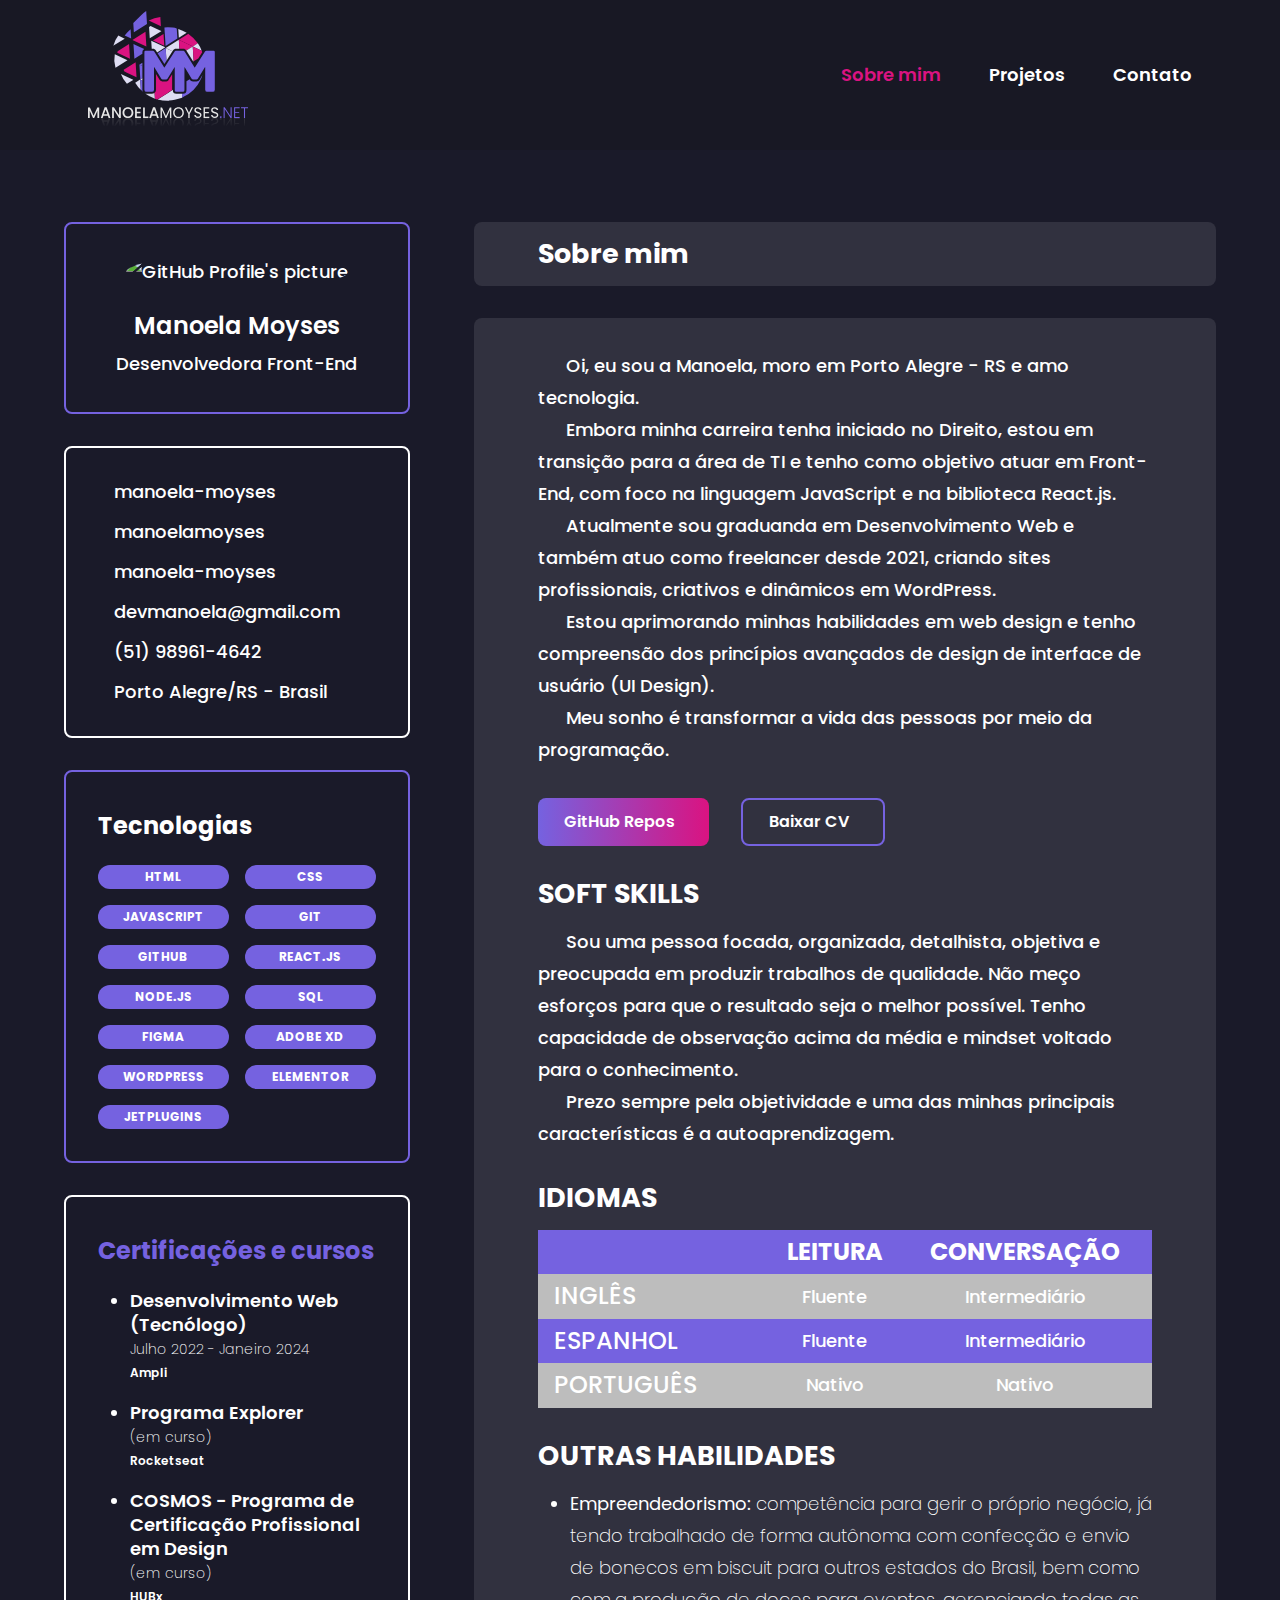
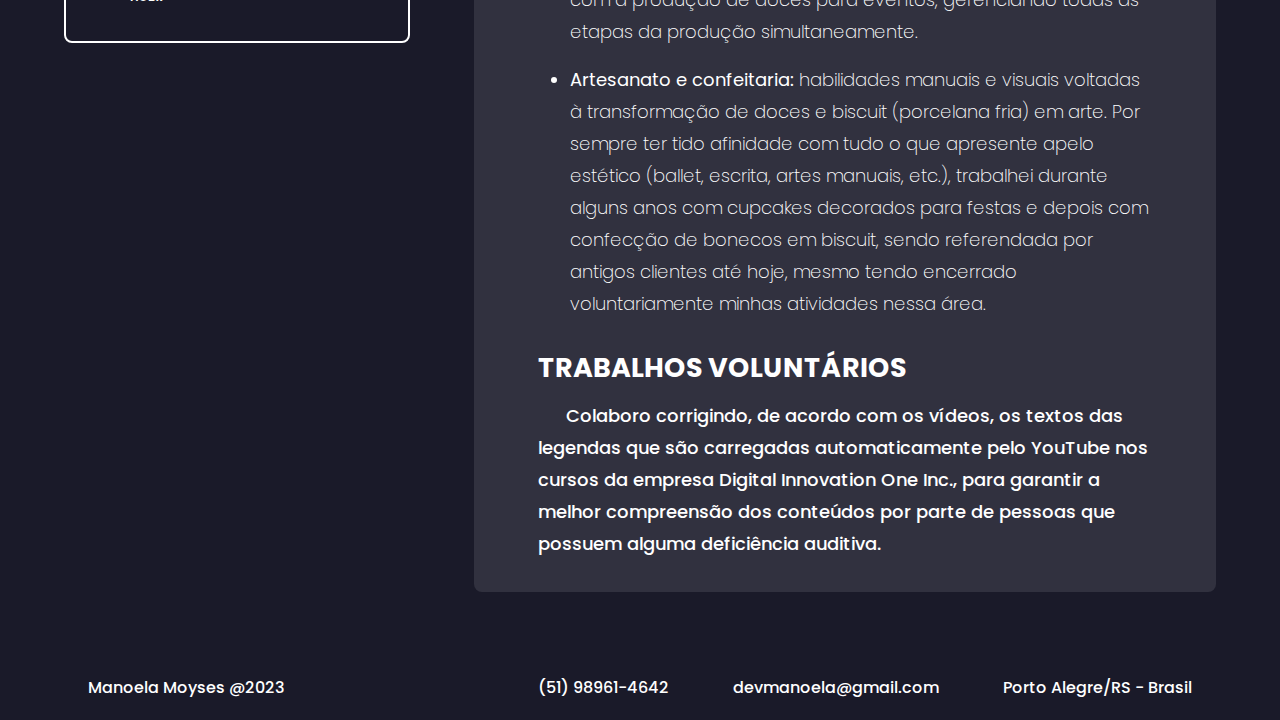
==== commit 08293a38: "latest updates" ====
--- a/index.html
+++ b/index.html
@@ -7,7 +7,17 @@
 
   <meta charset="UTF-8">
   <meta name="viewport" content="width=device-width, initial-scale=1.0">
-  <title>Manoela Moyses | Desenvolvimento Web</title>
+  <title>Manoela Moyses | Desenvolvimento Web - Porto Alegre/RS</title>
+
+  <meta name="description"
+    content="Site Portfólio para apresentação do trabalho de Manoela Moyses, Desenvolvedora Web (Web Designer). Criação de Sites Profissionais.">
+
+  <meta property="og:type" content="website">
+  <meta property="og:title" content="Manoela Moyses | Desenvolvimento Web - Porto Alegre/RS">
+  <meta property="og:description"
+    content="Site Portfólio para apresentação do trabalho de Manoela Moyses, Desenvolvedora Web (Web Designer). Criação de Sites Profissionais.">
+  <meta property="og:url" content="https://manoelamoyses.vercel.app">
+  <meta property="og:image" content="https://manoelamoyses.vercel.app/assets/ManoelaM.svg">
 
   <link rel="stylesheet" href="style.css">
   <link rel="shortcut icon" href="./assets/Icone.svg" type="image/svg-icon">
@@ -36,7 +46,7 @@
       <aside>
         <div class="profile-card">
           <div class="profile-container">
-            <img src="https://github.com/manoela-moyses.png" target="_blank" alt="GitHub Profile's picture">
+            <img src="https://github.com/manoela-moyses.png" alt="GitHub Profile's picture">
             <h1>Manoela Moyses</h1>
             <p>Desenvolvedora Front-End</p>
           </div>
@@ -158,18 +168,15 @@
             <p>Meu sonho é transformar a vida das pessoas por meio da programação.</p>
 
             <div class="buttons">
-              <button class="btn-github">
-                <a href="https://github.com/manoela-moyses?tab=repositories" target="_blank">
-                  GitHub Repos
-                  <i class="ph-github-logo"></i>
-                </a>
-              </button>
-              <button class="btn-cv">
-                <a href="./assets/CV-Manoela.pdf" download="CV-Manoela-Moyses.pdf">
-                  Baixar CV
-                  <i class="ph-caret-down"></i>
-                </a>
-              </button>
+              <a class="btn-github" href="https://github.com/manoela-moyses?tab=repositories" target="_blank">
+                GitHub Repos
+                <i class="ph-github-logo"></i>
+              </a>
+
+              <a class="btn-cv" href="./assets/CV-Manoela.pdf" download="CV-Manoela-Moyses.pdf">
+                Baixar CV
+                <i class="ph-caret-down"></i>
+              </a>
             </div>
             <h2 class="subtitle">SOFT SKILLS</h2>
             <p>Sou uma pessoa focada, organizada, detalhista, objetiva e preocupada em produzir trabalhos de qualidade.
@@ -180,9 +187,11 @@
             <h2 class="subtitle">IDIOMAS</h2>
             <table>
               <thead>
-                <th></th>
-                <th>LEITURA</th>
-                <th>CONVERSAÇÃO</th>
+                <tr>
+                  <th></th>
+                  <th>LEITURA</th>
+                  <th>CONVERSAÇÃO</th>
+                </tr>
               </thead>
               <tbody>
                 <tr>
--- a/style.css
+++ b/style.css
@@ -10,7 +10,7 @@
 
 body {
   font-size: 1.8rem;
-  background-color: #181824;
+  background-color: #1a1a29;
 }
 
 .hide {
@@ -339,25 +339,6 @@
   padding: 1.2rem 2.6rem;
   border-radius: 0.8rem;
   transition: all 0.4s ease-in-out;
-}
-
-.btn-github:hover,
-.btn-cv:hover {
-  transform: scale(0.9);
-}
-
-.btn-github {
-  background: linear-gradient(270deg, #da1381 0%, #7562e0 100%);
-  border: none;
-}
-
-.btn-cv {
-  background-color: transparent;
-  border: 2px solid #7562e0;
-}
-
-.btn-github a,
-.btn-cv a {
   text-decoration: none;
   font-family: "Poppins", sans-serif;
   color: white;
@@ -367,6 +348,21 @@
   display: flex;
   align-items: center;
   gap: 0.8rem;
+}
+
+.btn-github:hover,
+.btn-cv:hover {
+  transform: scale(0.9);
+}
+
+.btn-github {
+  background: linear-gradient(270deg, #da1381 0%, #7562e0 100%);
+  border: none;
+}
+
+.btn-cv {
+  background-color: transparent;
+  border: 2px solid #7562e0;
 }
 
 .btn-github a i,
@@ -612,8 +608,7 @@
 /**************************************************************/
 /* SUCCESS & 404 ERROR */
 
-.success-section,
-.error-section {
+.success-section {
   display: flex;
   padding: 3.2rem;
   height: 100vh;
@@ -624,8 +619,7 @@
   margin: 0 auto;
 }
 
-.container-success,
-.container-error {
+.container-success {
   background-color: white;
   color: #7562e0;
   text-align: center;
@@ -633,58 +627,42 @@
 }
 
 .success,
-.error,
-.send-email,
-.error-message {
+.send-email {
   display: flex;
   flex-direction: column;
   align-items: center;
   padding: 3.2rem;
 }
 
-.success,
-.error {
+.success {
   background-color: #7562e0;
   border-radius: 0.8rem 0.8rem 0 0;
 }
 
-.error {
-  background-color: #da1381;
-}
-
-.send-email,
-.error-message {
+.send-email {
   border-radius: 0 0 0.8rem 0.8rem;
 }
 
-.success i,
-.error i {
+.success i {
   font-size: 12.5rem;
   color: white;
   padding-bottom: 1.6rem;
 }
 
-.success p,
-.error p {
+.success p {
   font-size: 3.2rem;
   font-weight: 600;
   color: white;
 }
 
-.send-email p,
-.error-message p {
+.send-email p {
   font-size: 2.4rem;
   line-height: 3.6rem;
   font-weight: 600;
   margin-bottom: 3.2rem;
 }
 
-.error-message p {
-  color: #da1381;
-}
-
-.send-email button,
-.error-message button {
+.success-link {
   padding: 1.2rem 6.4rem;
   border: none;
   height: 5.3rem;
@@ -702,54 +680,45 @@
   font-size: 2.4rem;
 }
 
-.send-email button:hover,
-.error-message button:hover {
+.success-link:hover {
   transform: scale(0.9);
 }
 
 @media (max-width: 425px) {
-  .success p,
-  .error p {
+  .success p {
     font-size: 2.4rem;
   }
 
-  .success i,
-  .error i {
+  .success i {
     font-size: 10rem;
   }
 
-  .send-email p,
-  .error-message p {
+  .send-email p {
     font-size: 1.6rem;
     line-height: 3rem;
     margin-bottom: 1.6rem;
   }
 
-  .send-email a,
-  .error-message a {
+  .send-email a {
     font-size: 1.8rem;
   }
 }
 
 @media (max-width: 320px) {
-  .success p,
-  .error p {
+  .success p {
     font-size: 2rem;
   }
 
-  .send-email,
-  .error-message {
+  .send-email {
     padding: 3.2rem 1.8rem;
   }
 
-  .send-email p,
-  .error-message p {
+  .send-email p {
     font-size: 1.4rem;
     line-height: 2.4rem;
   }
 
-  .send-email button,
-  .error-message button {
+  .success-link {
     padding: 1.2rem 3.2rem;
     height: 4rem;
     display: flex;
@@ -1185,22 +1154,6 @@
 }
 
 @media (max-width: 610px) {
-  .buttons {
-    flex-direction: column;
-    align-items: flex-start;
-    gap: 1.6rem;
-  }
-
-  .buttons a {
-    font-size: 1.8rem;
-    width: 15.5rem;
-  }
-
-  .btn-github a,
-  .btn-cv a {
-    justify-content: center;
-  }
-
   .button-value {
     display: flex;
     margin-bottom: 0.8rem;
@@ -1232,7 +1185,15 @@
     font-size: 1.8rem;
   }
 
+  .buttons {
+    display: flex;
+    flex-direction: column;
+    align-items: flex-start;
+    gap: 1.6rem;
+  }
+
   .buttons a {
+    width: 19rem;
     font-size: 1.6rem;
   }
 
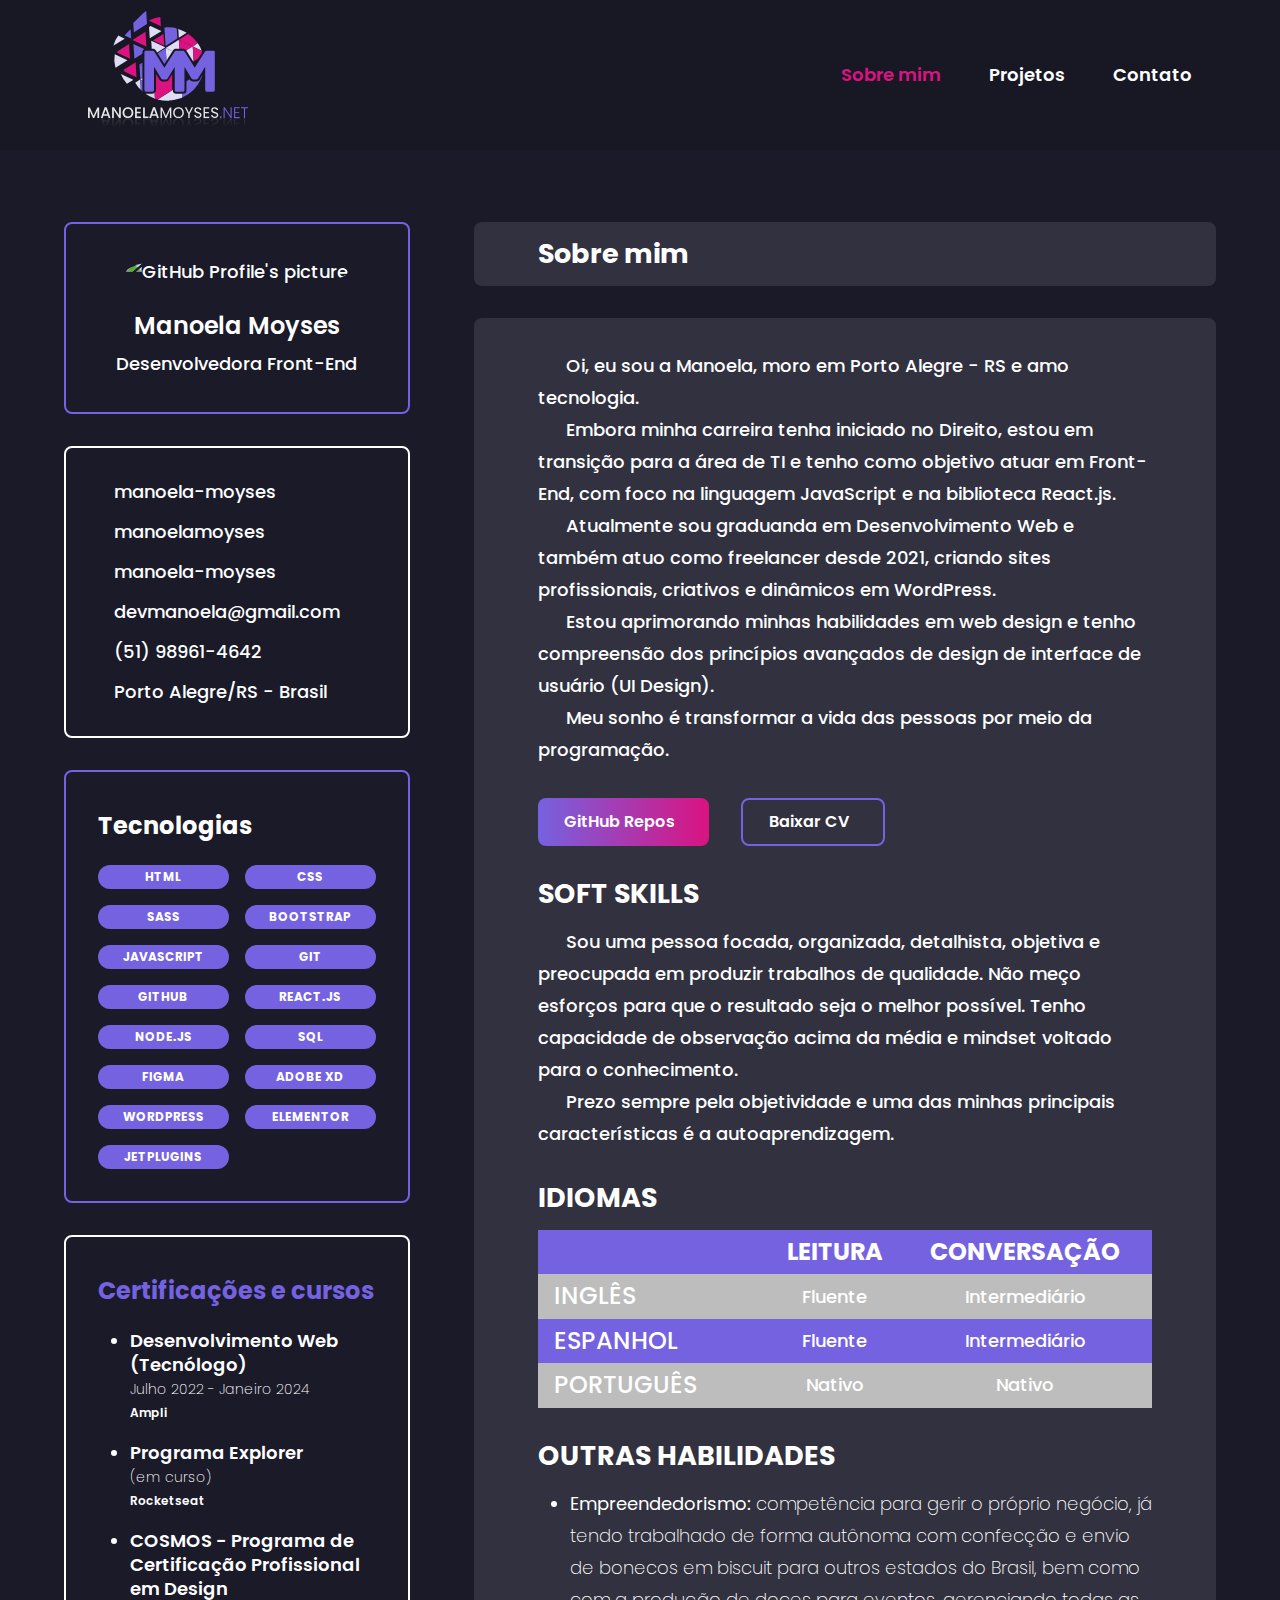
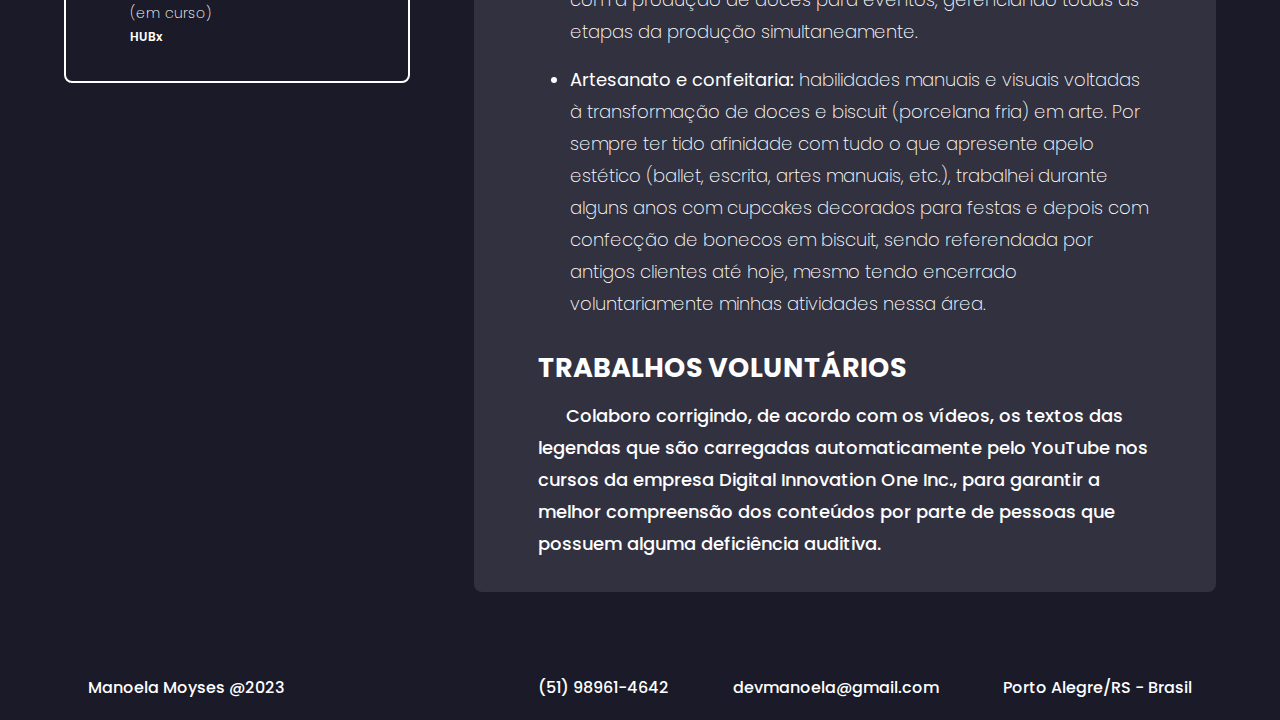
==== commit 98ccba38: "new technologies added on asidebar" ====
--- a/index.html
+++ b/index.html
@@ -93,6 +93,12 @@
             </li>
             <li>
               <strong>CSS</strong>
+            </li>
+            <li>
+              <strong>SASS</strong>
+            </li>
+            <li>
+              <strong>BOOTSTRAP</strong>
             </li>
             <li>
               <strong>JAVASCRIPT</strong>
@@ -284,6 +290,15 @@
     </footer>
   </div>
   <script src="main.js"></script>
+
+  <script async src="https://www.googletagmanager.com/gtag/js?id=G-XWMGJ8EE24"></script>
+  <script>
+    window.dataLayer = window.dataLayer || [];
+    function gtag() { dataLayer.push(arguments); }
+    gtag('js', new Date());
+
+    gtag('config', 'G-XWMGJ8EE24');
+  </script>
 </body>
 
 </html>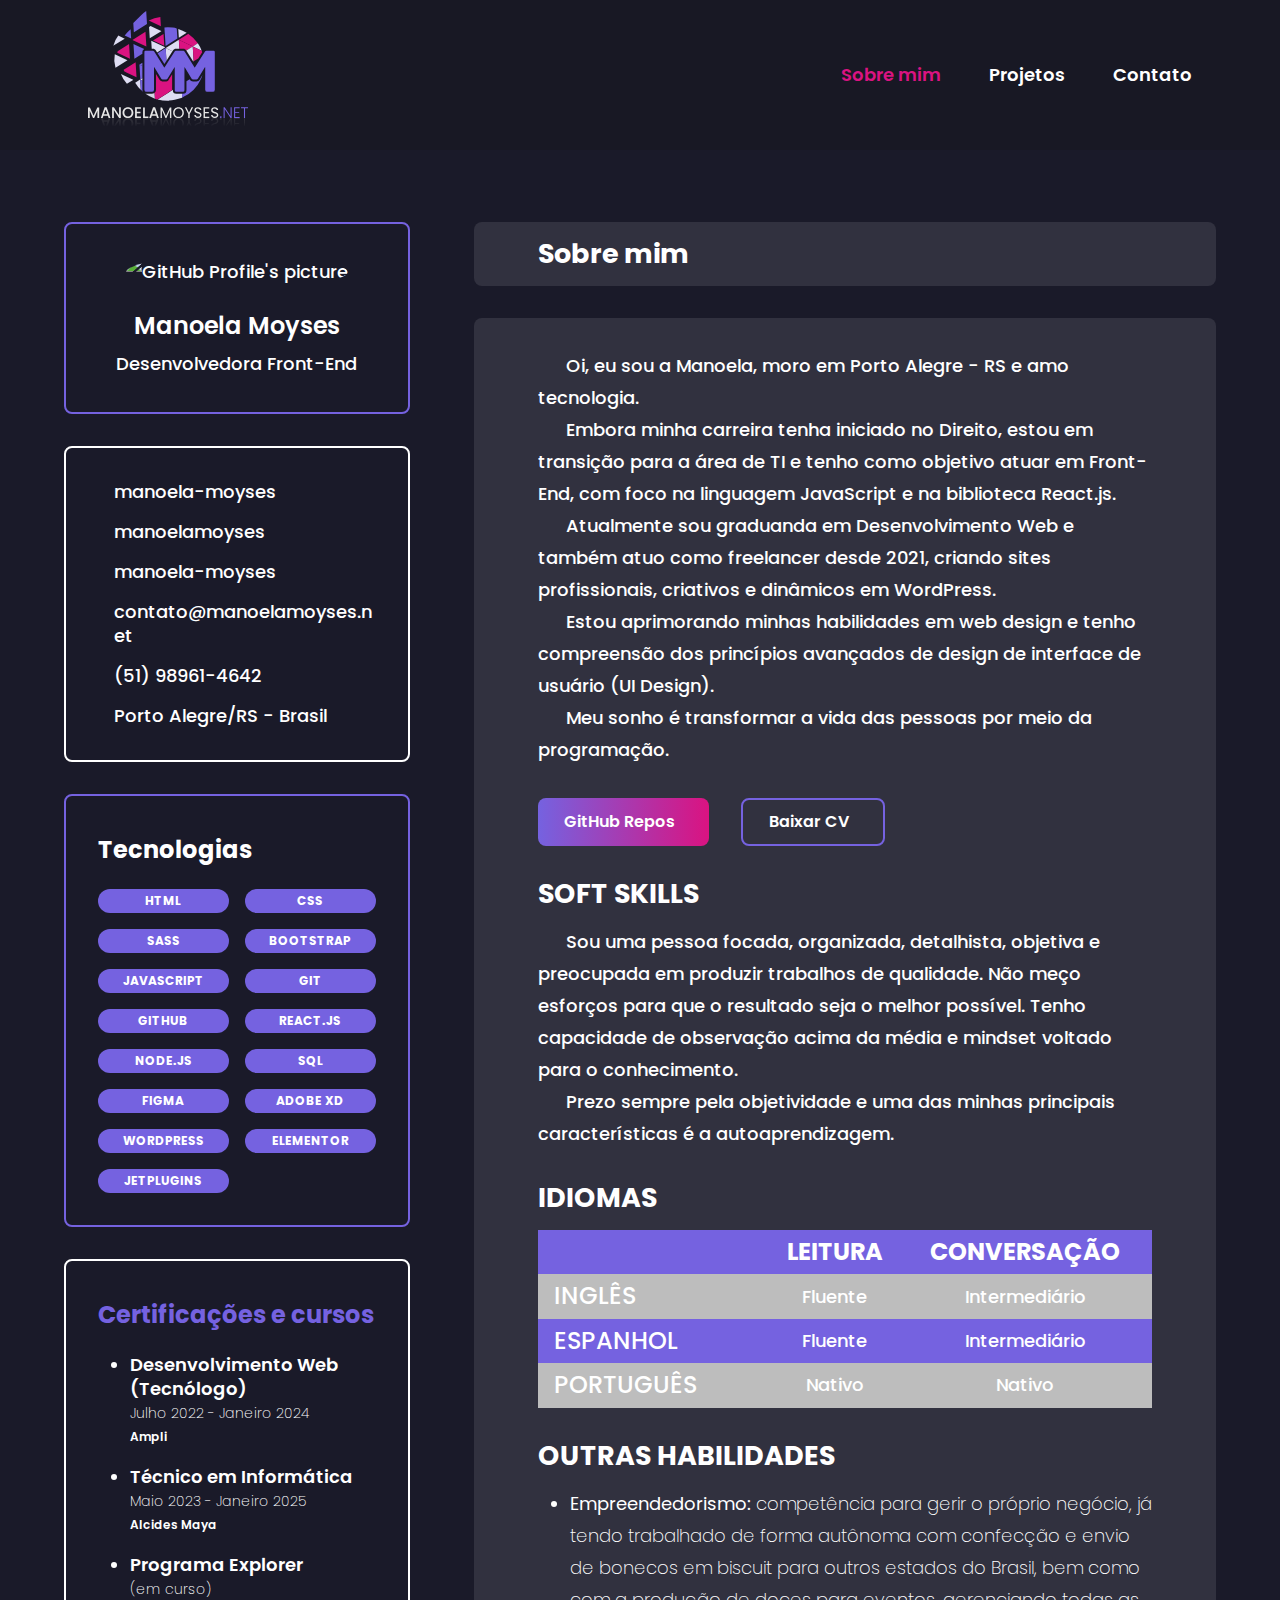
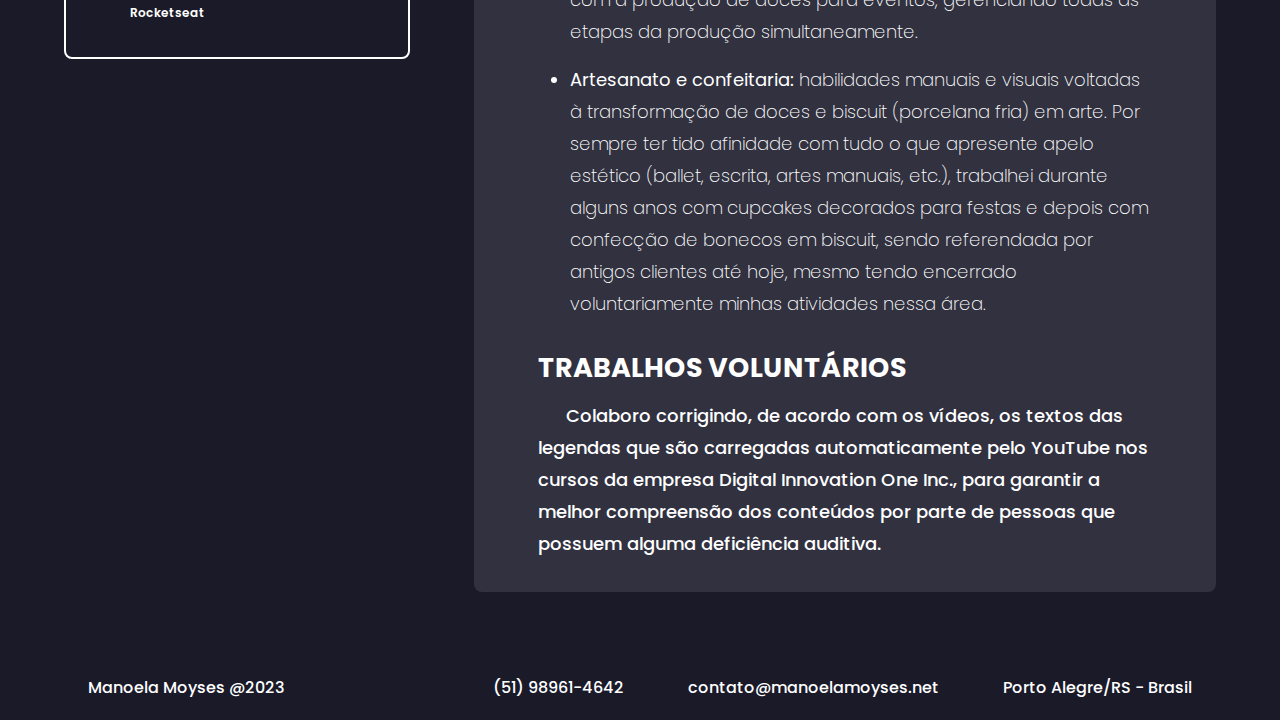
==== commit 96464695: "certifications and courses updated" ====
--- a/index.html
+++ b/index.html
@@ -16,8 +16,8 @@
   <meta property="og:title" content="Manoela Moyses | Desenvolvimento Web - Porto Alegre/RS">
   <meta property="og:description"
     content="Site Portfólio para apresentação do trabalho de Manoela Moyses, Desenvolvedora Web (Web Designer). Criação de Sites Profissionais.">
-  <meta property="og:url" content="https://manoelamoyses.vercel.app">
-  <meta property="og:image" content="https://manoelamoyses.vercel.app/assets/ManoelaM.svg">
+  <meta property="og:url" content="https://manoelamoyses.net">
+  <meta property="og:image" content="https://manoelamoyses.net/assets/ManoelaM.svg">
 
   <link rel="stylesheet" href="style.css">
   <link rel="shortcut icon" href="./assets/Icone.svg" type="image/svg-icon">
@@ -29,12 +29,12 @@
   <div class="container">
     <div class="menu-wrapper">
       <header id="header">
-        <a href="https://manoelamoyses.vercel.app"><img id="logo" src="./assets/ManoelaM.svg" alt="Logo"></a>
+        <a href="https://manoelamoyses.net"><img id="logo" src="./assets/ManoelaM.svg" alt="Logo"></a>
         <nav id="nav">
           <button id="btn-mobile" aria-label="Abrir Menu" aria-haspopup="true" aria-controls="menu"
             aria-expanded="false"><span id="hamburguer"></span></button>
           <ul id="menu" role="menu">
-            <li><a class="about-me" href="https://manoelamoyses.vercel.app">Sobre mim</a></li>
+            <li><a class="about-me" href="https://manoelamoyses.net">Sobre mim</a></li>
             <li><a class="proj" href="./pages/projects/">Projetos</a></li>
             <li><a class="contact-me" href="./pages/contact/">Contato</a></li>
           </ul>
@@ -71,7 +71,7 @@
 
             <a href="mailto:manoela.moyses0205@gmail.com" target="_blank" class="social-item"><i
                 class="ph-envelope-simple"></i>
-              <span>devmanoela@gmail.com</span>
+              <span>contato@manoelamoyses.net</span>
             </a>
 
             <a href="https://api.whatsapp.com/send?phone=5551989614642&text=Ol%C3%A1!%20Acabei%20de%20ver%20o%20seu%20site."
@@ -145,14 +145,14 @@
               <p class="institution">Ampli</p>
             </li>
             <li>
+              <strong>Técnico em Informática</strong>
+              <p class="period">Maio 2023 - Janeiro 2025</p>
+              <p class="institution">Alcides Maya</p>
+            </li>
+            <li>
               <strong>Programa Explorer</strong>
               <p class="period">(em curso)</p>
               <p class="institution">Rocketseat</p>
-            </li>
-            <li>
-              <strong>COSMOS - Programa de Certificação Profissional em Design</strong>
-              <p class="period">(em curso)</p>
-              <p class="institution">HUBx</p>
             </li>
           </ul>
         </div>
@@ -278,7 +278,7 @@
           </a>
 
           <a href="mailto:manoela.moyses0205@gmail.com"><i class="ph-envelope-simple"></i>
-            <span>devmanoela@gmail.com</span>
+            <span>contato@manoelamoyses.net</span>
           </a>
 
           <div class="pin-footer">
--- a/style.css
+++ b/style.css
@@ -581,6 +581,7 @@
 
 #message {
   height: 38.4rem;
+  resize: none;
 }
 
 input.button {
